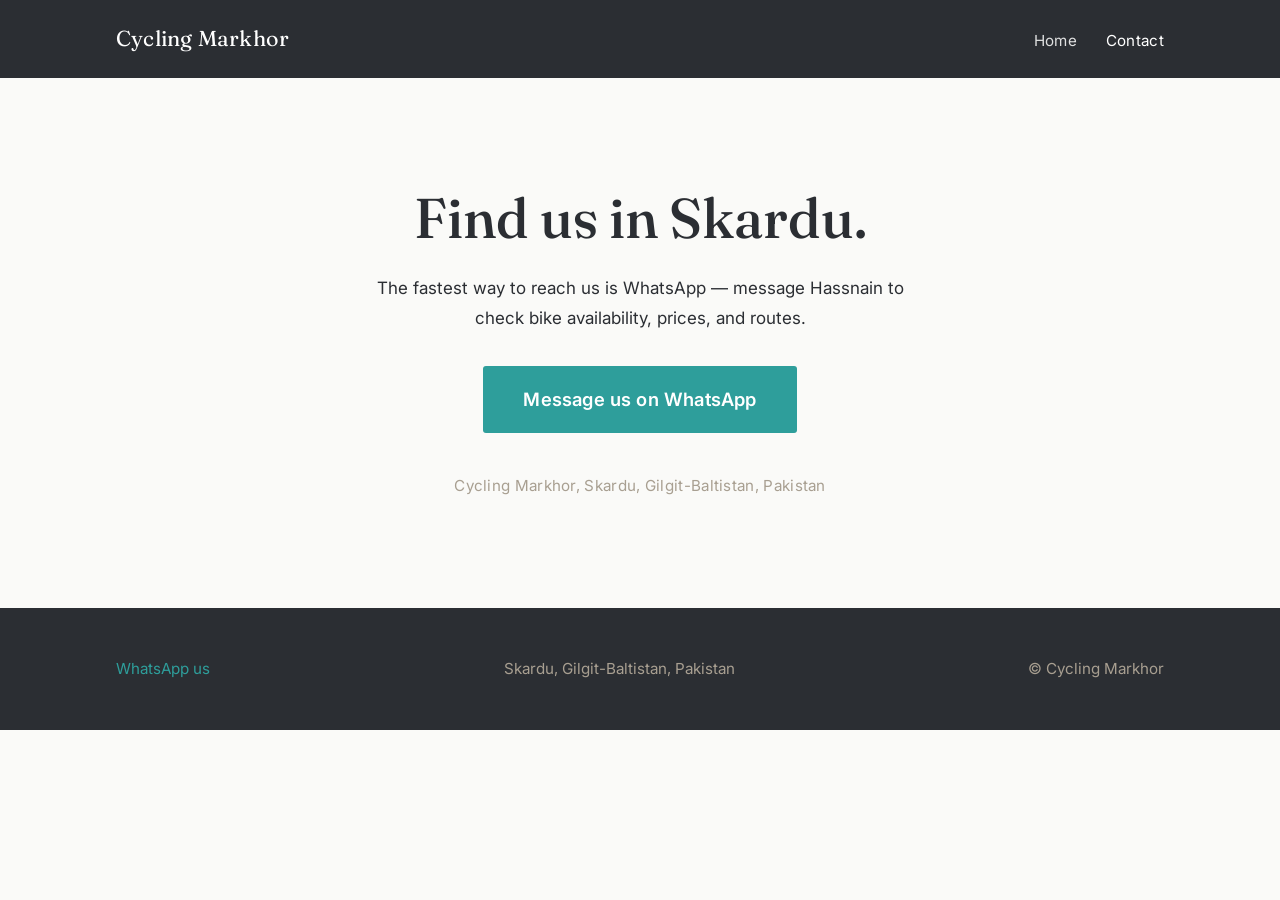
==== contact.html @ fd532445 "Build landing page and contact page Landing: hero video reel (two stacked videos, 0.5s crossfade, po" ====
<!DOCTYPE html>
<html lang="en">
<head>
  <meta charset="UTF-8">
  <meta name="viewport" content="width=device-width, initial-scale=1">
  <title>Contact — Cycling Markhor</title>
  <meta name="description" content="Find us in Skardu. Message us on WhatsApp to check bike availability, prices, and routes.">
  <link rel="preconnect" href="https://fonts.googleapis.com">
  <link rel="preconnect" href="https://fonts.gstatic.com" crossorigin>
  <link href="https://fonts.googleapis.com/css2?family=Fraunces:opsz,wght@9..144,400;9..144,500;9..144,600&family=Inter:wght@400;500;600&display=swap" rel="stylesheet">
  <link rel="stylesheet" href="css/style.css">
</head>
<body>

  <header class="site-header site-header--solid">
    <div class="wrap">
      <a class="logo" href="index.html">Cycling Markhor</a>
      <nav class="site-nav">
        <a href="index.html">Home</a>
        <a href="contact.html" aria-current="page">Contact</a>
      </nav>
    </div>
  </header>

  <main class="contact-main">
    <div class="wrap">
      <h1>Find us in Skardu.</h1>
      <p class="contact-body">The fastest way to reach us is WhatsApp — message Hassnain to check bike availability, prices, and routes.</p>
      <a class="btn btn--big" href="https://wa.me/923554437090">Message us on WhatsApp</a>
      <p class="location">Cycling Markhor, Skardu, Gilgit-Baltistan, Pakistan</p>
    </div>
  </main>

  <footer class="site-footer">
    <div class="wrap">
      <a href="https://wa.me/923554437090">WhatsApp us</a>
      <span>Skardu, Gilgit-Baltistan, Pakistan</span>
      <span>© Cycling Markhor</span>
    </div>
  </footer>

</body>
</html>
---- css/style.css ----
/* Cycling Markhor — style.css */

:root {
  --charcoal: #2B2E33;
  --stone: #A89F91;
  --snow: #FAFAF8;
  --turquoise: #2E9E9B;
  --blossom: #B8A6C9;

  --serif: "Fraunces", Georgia, serif;
  --sans: "Inter", -apple-system, BlinkMacSystemFont, "Segoe UI", sans-serif;

  --max-width: 68rem;
  --pad: 1.25rem;
}

* { margin: 0; padding: 0; box-sizing: border-box; }

html { scroll-behavior: smooth; }

body {
  font-family: var(--sans);
  font-size: 1.0625rem;
  line-height: 1.75;
  color: var(--charcoal);
  background: var(--snow);
  -webkit-font-smoothing: antialiased;
}

img, video { display: block; max-width: 100%; }

a { color: var(--turquoise); text-decoration: none; }
a:hover { color: var(--blossom); }

h1, h2, h3 {
  font-family: var(--serif);
  font-weight: 500;
  line-height: 1.15;
}

.wrap {
  max-width: var(--max-width);
  margin: 0 auto;
  padding-left: var(--pad);
  padding-right: var(--pad);
}

/* ---------- Header ---------- */

.site-header {
  position: absolute;
  top: 0;
  left: 0;
  right: 0;
  z-index: 10;
  padding: 1.25rem 0;
}

.site-header .wrap {
  display: flex;
  align-items: baseline;
  justify-content: space-between;
  gap: 1rem;
}

.logo {
  font-family: var(--serif);
  font-size: 1.35rem;
  letter-spacing: 0.01em;
  color: #fff;
}
.logo:hover { color: #fff; }

.site-nav a {
  color: rgba(255, 255, 255, 0.85);
  font-size: 0.95rem;
  margin-left: 1.5rem;
  letter-spacing: 0.02em;
}
.site-nav a:hover,
.site-nav a[aria-current="page"] { color: #fff; }

/* Solid header variant (contact page) */
.site-header--solid { position: static; background: var(--charcoal); }

/* ---------- Hero reel ---------- */

.hero {
  position: relative;
  height: 100vh;
  height: 100svh;
  min-height: 30rem;
  overflow: hidden;
  background: var(--charcoal);
  display: flex;
  align-items: flex-end;
}

.hero-poster,
.hero video {
  position: absolute;
  inset: 0;
  width: 100%;
  height: 100%;
  object-fit: cover;
}

.hero video {
  opacity: 0;
  transition: opacity 0.5s ease;
}
.hero video.is-visible { opacity: 1; }

.hero-shade {
  position: absolute;
  inset: 0;
  background:
    linear-gradient(to bottom,
      rgba(20, 22, 26, 0.42) 0%,
      rgba(20, 22, 26, 0.10) 30%,
      rgba(20, 22, 26, 0.14) 55%,
      rgba(20, 22, 26, 0.62) 100%);
}

.hero-content {
  position: relative;
  z-index: 2;
  width: 100%;
  padding-bottom: clamp(3rem, 10vh, 6rem);
  color: #fff;
}

.hero h1 {
  font-size: clamp(2.5rem, 7vw, 4.5rem);
  max-width: 14ch;
  text-wrap: balance;
}

.hero .subline {
  margin-top: 1rem;
  max-width: 34ch;
  font-size: clamp(1.05rem, 2.2vw, 1.3rem);
  line-height: 1.55;
  color: rgba(255, 255, 255, 0.92);
}

/* ---------- Buttons ---------- */

.btn {
  display: inline-block;
  margin-top: 2rem;
  padding: 0.9rem 1.75rem;
  background: var(--turquoise);
  color: #fff;
  font-weight: 600;
  font-size: 1rem;
  border-radius: 3px;
  letter-spacing: 0.01em;
  transition: background 0.2s ease, transform 0.2s ease;
}
.btn:hover {
  background: var(--blossom);
  color: #fff;
  transform: translateY(-1px);
}

.btn--big {
  font-size: 1.15rem;
  padding: 1.1rem 2.5rem;
}

/* ---------- Status strip ---------- */

.status-strip {
  background: var(--charcoal);
  color: var(--stone);
  text-align: center;
  font-size: 0.95rem;
  letter-spacing: 0.03em;
  padding: 0.9rem var(--pad);
}
.status-strip strong {
  color: #fff;
  font-weight: 600;
}

/* ---------- Sections ---------- */

.section {
  padding: clamp(4rem, 10vw, 7rem) 0;
}

.section h2 {
  font-size: clamp(1.9rem, 4.5vw, 2.75rem);
  margin-bottom: 1.75rem;
}

.section h2 .accent { color: var(--turquoise); }

.section p + p { margin-top: 1.25rem; }

.kicker {
  display: block;
  font-family: var(--sans);
  font-size: 0.8rem;
  font-weight: 600;
  letter-spacing: 0.18em;
  text-transform: uppercase;
  color: var(--stone);
  margin-bottom: 0.9rem;
}

/* Story: text beside photo on wide screens */

.story-grid {
  display: grid;
  gap: 2.5rem;
  align-items: center;
}

.story-grid img {
  width: 100%;
  border-radius: 4px;
}

@media (min-width: 48rem) {
  .story-grid {
    grid-template-columns: 1.15fr 0.85fr;
    gap: 4rem;
  }
}

/* Seasons */

.section--seasons {
  background: #fff;
}

.section--seasons .lede {
  max-width: 42rem;
}

.seasons-grid {
  display: grid;
  grid-template-columns: repeat(2, 1fr);
  gap: 0.9rem;
  margin-top: 2.75rem;
}

.seasons-grid img {
  width: 100%;
  aspect-ratio: 3 / 4;
  object-fit: cover;
  border-radius: 4px;
}

@media (min-width: 48rem) {
  .seasons-grid { grid-template-columns: repeat(4, 1fr); }
}

/* Moments */

.moments-grid {
  display: grid;
  grid-template-columns: repeat(2, 1fr);
  gap: 0.9rem;
}

.moments-grid img {
  width: 100%;
  aspect-ratio: 4 / 5;
  object-fit: cover;
  border-radius: 4px;
}

@media (min-width: 48rem) {
  .moments-grid { grid-template-columns: repeat(3, 1fr); }
}

@media (max-width: 26rem) {
  .moments-grid { grid-template-columns: 1fr; }
  .moments-grid img { aspect-ratio: 4 / 3; }
}

/* ---------- Contact page ---------- */

.contact-main {
  padding: clamp(4rem, 12vh, 8rem) 0;
  text-align: center;
}

.contact-main h1 {
  font-size: clamp(2.25rem, 6vw, 3.5rem);
}

.contact-main .contact-body {
  max-width: 34rem;
  margin: 1.5rem auto 0;
}

.contact-main .location {
  margin-top: 2.5rem;
  color: var(--stone);
  font-size: 0.95rem;
  letter-spacing: 0.02em;
}

/* ---------- Footer ---------- */

.site-footer {
  background: var(--charcoal);
  color: var(--stone);
  padding: 3rem 0;
  font-size: 0.95rem;
}

.site-footer .wrap {
  display: flex;
  flex-direction: column;
  gap: 0.75rem;
  align-items: center;
  text-align: center;
}

.site-footer a { color: var(--turquoise); }
.site-footer a:hover { color: var(--blossom); }

@media (min-width: 48rem) {
  .site-footer .wrap {
    flex-direction: row;
    justify-content: space-between;
  }
}
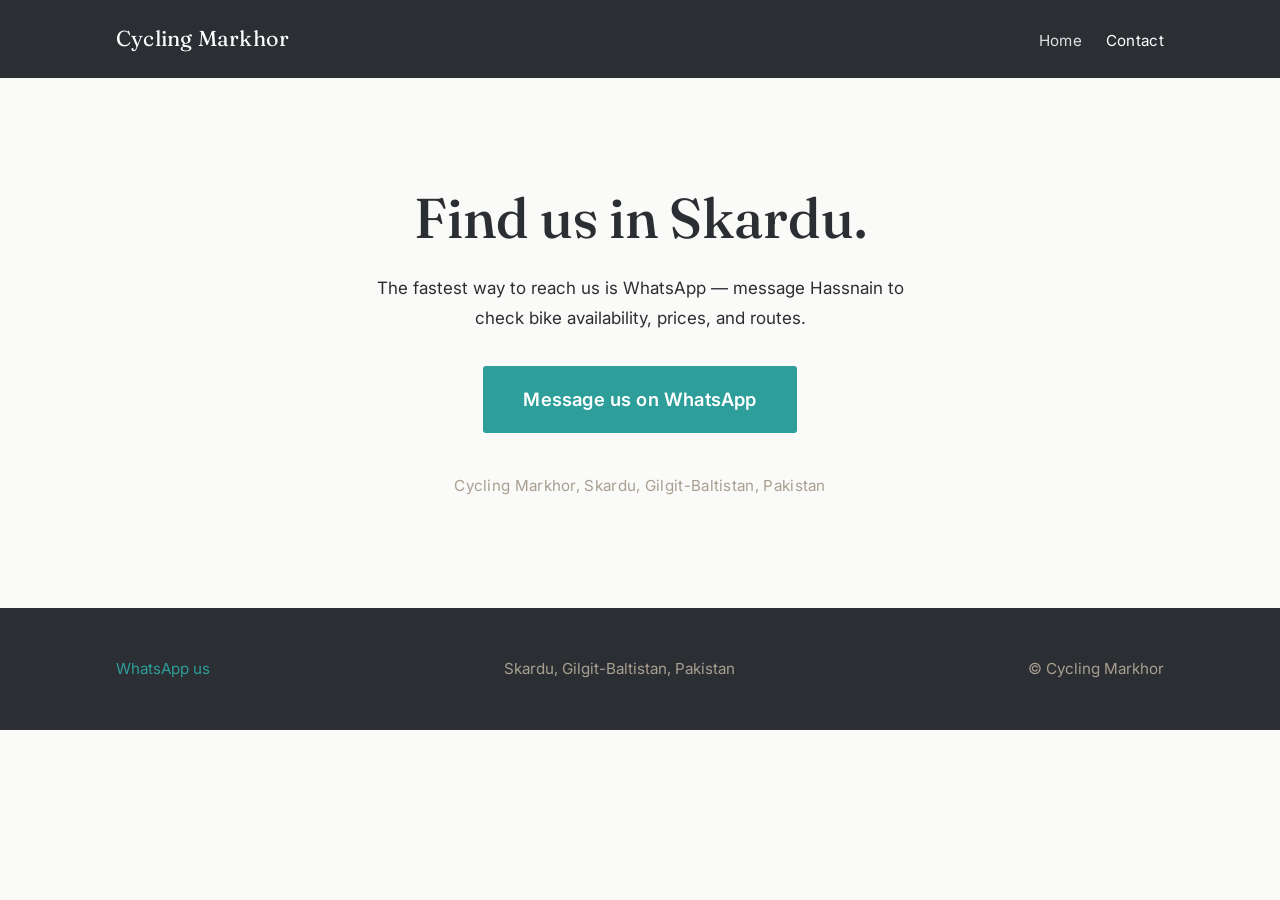
==== commit 1367194e: "Fix image aspect ratios, add section anchors, nav flex gap, favicon img { height: auto } so width/he" ====
--- a/contact.html
+++ b/contact.html
@@ -8,6 +8,7 @@
   <link rel="preconnect" href="https://fonts.googleapis.com">
   <link rel="preconnect" href="https://fonts.gstatic.com" crossorigin>
   <link href="https://fonts.googleapis.com/css2?family=Fraunces:opsz,wght@9..144,400;9..144,500;9..144,600&family=Inter:wght@400;500;600&display=swap" rel="stylesheet">
+  <link rel="icon" href="data:image/svg+xml,<svg xmlns=%22http://www.w3.org/2000/svg%22 viewBox=%220 0 100 100%22><text y=%22.9em%22 font-size=%2290%22>🚵</text></svg>">
   <link rel="stylesheet" href="css/style.css">
 </head>
 <body>
--- a/css/style.css
+++ b/css/style.css
@@ -28,6 +28,7 @@
 }
 
 img, video { display: block; max-width: 100%; }
+img { height: auto; }
 
 a { color: var(--turquoise); text-decoration: none; }
 a:hover { color: var(--blossom); }
@@ -71,10 +72,15 @@
 }
 .logo:hover { color: #fff; }
 
+.site-nav {
+  display: flex;
+  gap: 1.5rem;
+  flex-shrink: 0;
+}
+
 .site-nav a {
   color: rgba(255, 255, 255, 0.85);
   font-size: 0.95rem;
-  margin-left: 1.5rem;
   letter-spacing: 0.02em;
 }
 .site-nav a:hover,
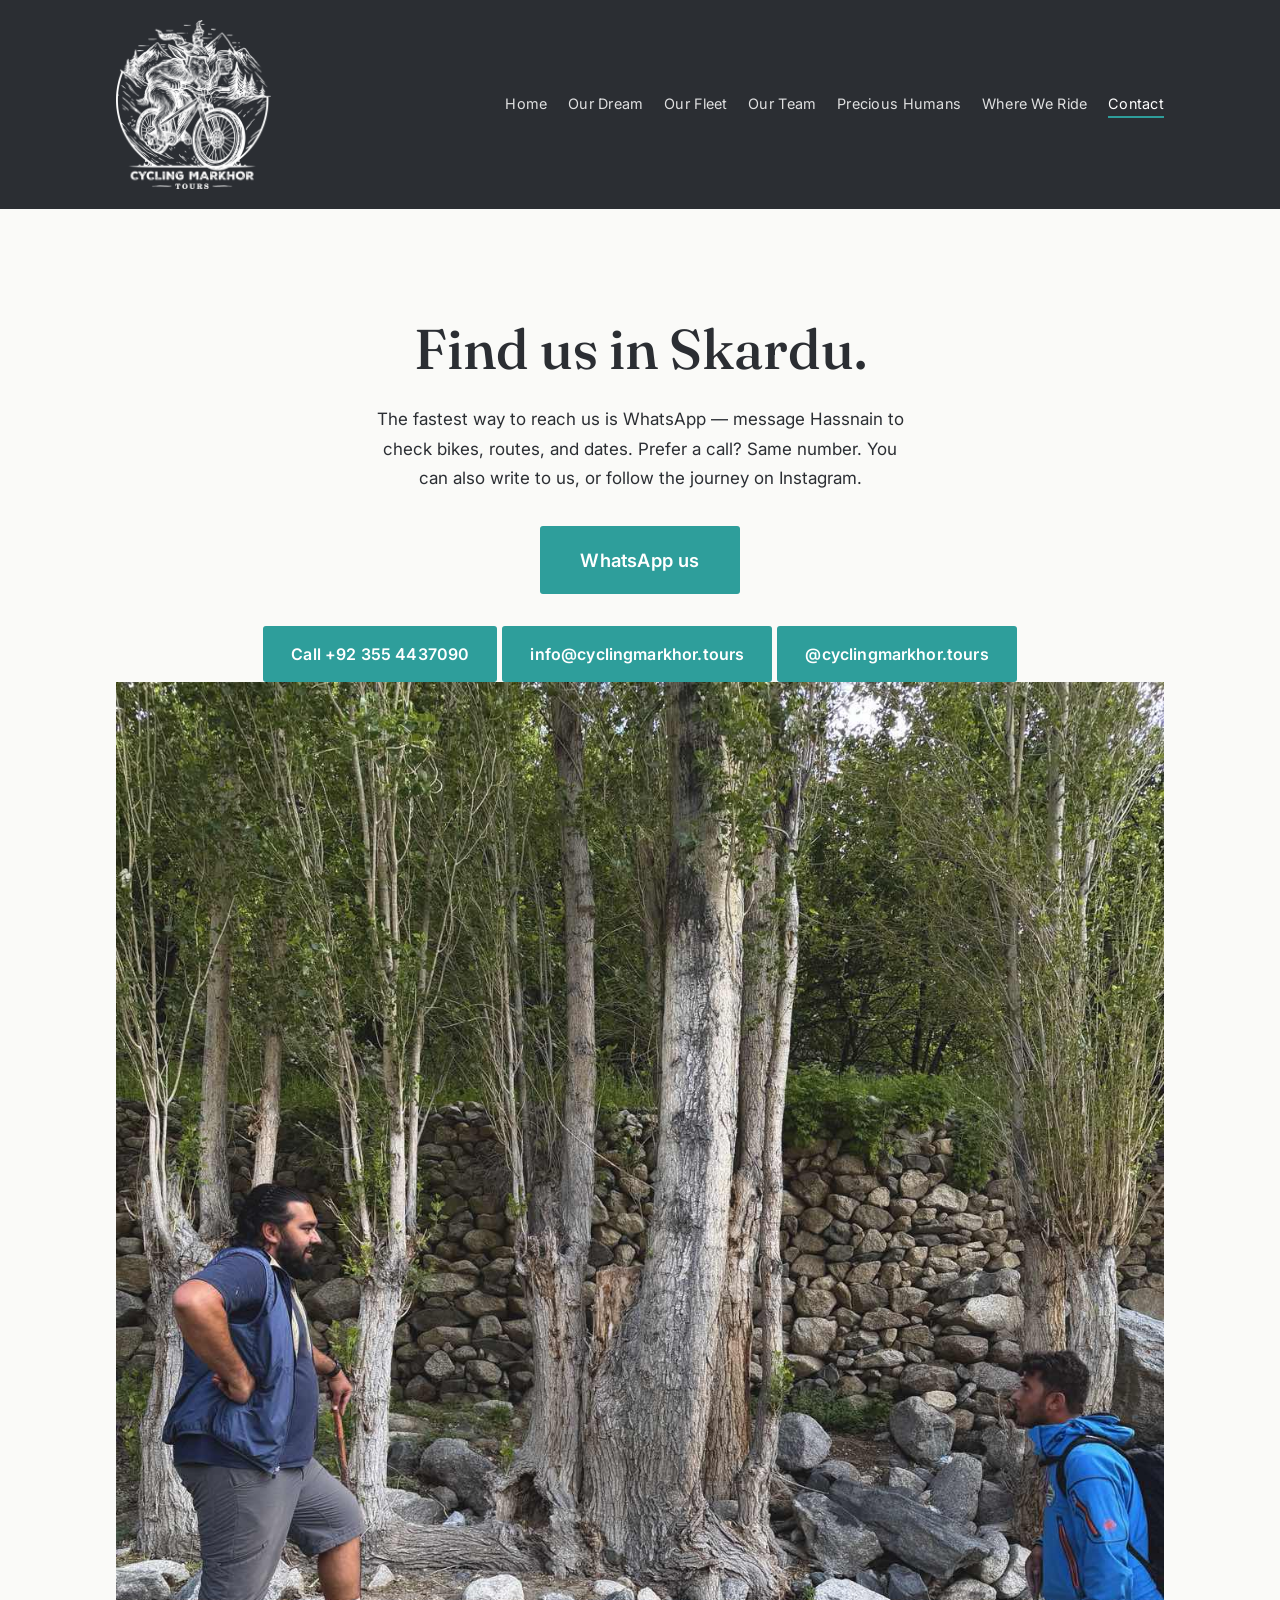
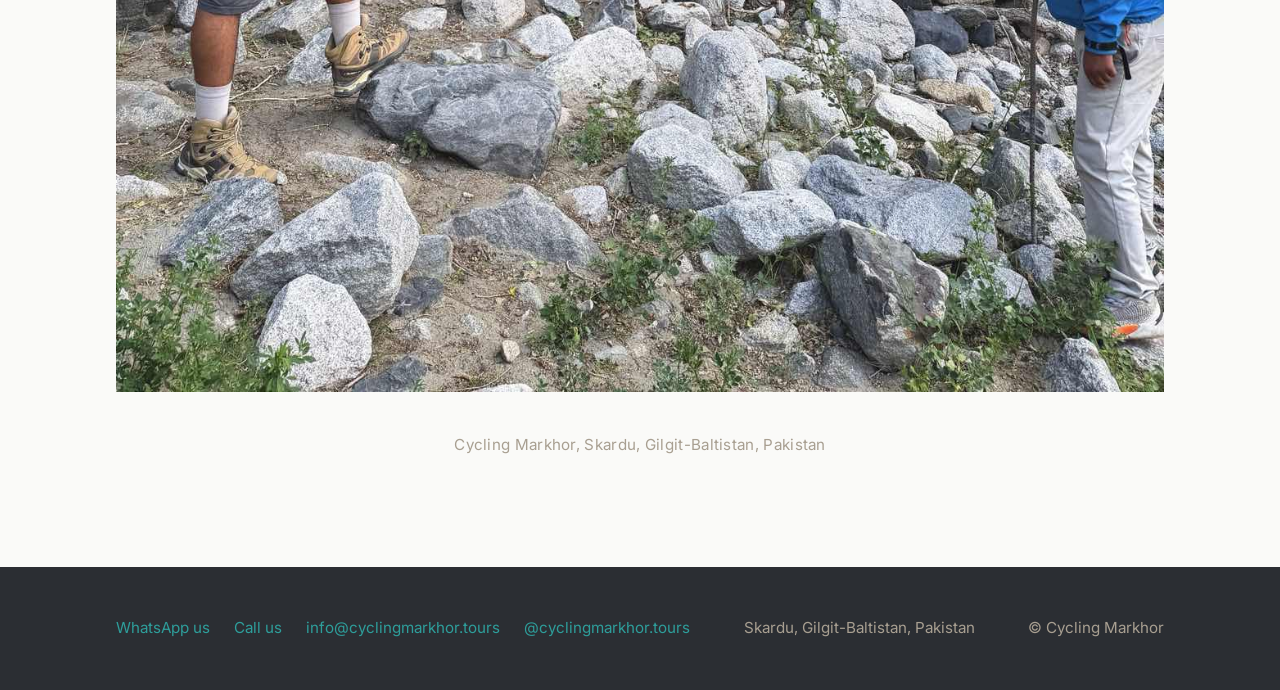
==== commit f1f0af66: "Brand swap to TOURS logo, reel transition v2, drop shaky broq timelapses - assets/brand rebuilt from" ====
--- a/contact.html
+++ b/contact.html
@@ -4,20 +4,30 @@
   <meta charset="UTF-8">
   <meta name="viewport" content="width=device-width, initial-scale=1">
   <title>Contact — Cycling Markhor</title>
-  <meta name="description" content="Find us in Skardu. Message us on WhatsApp to check bike availability, prices, and routes.">
+  <meta name="description" content="WhatsApp, call, email or Instagram — find Cycling Markhor in Skardu, Gilgit-Baltistan.">
+  <meta property="og:title" content="Contact — Cycling Markhor">
+  <meta property="og:description" content="WhatsApp, call, email or Instagram — find Cycling Markhor in Skardu, Gilgit-Baltistan.">
+  <meta property="og:image" content="https://cyclingmarkhor.com/assets/img/nauman-and-hassnain-3.jpg">
   <link rel="preconnect" href="https://fonts.googleapis.com">
   <link rel="preconnect" href="https://fonts.gstatic.com" crossorigin>
   <link href="https://fonts.googleapis.com/css2?family=Fraunces:opsz,wght@9..144,400;9..144,500;9..144,600&family=Inter:wght@400;500;600&display=swap" rel="stylesheet">
-  <link rel="icon" href="data:image/svg+xml,<svg xmlns=%22http://www.w3.org/2000/svg%22 viewBox=%220 0 100 100%22><text y=%22.9em%22 font-size=%2290%22>🚵</text></svg>">
+  <link rel="icon" type="image/png" href="assets/brand/favicon.png">
+  <link rel="apple-touch-icon" href="assets/brand/apple-touch-icon.png">
   <link rel="stylesheet" href="css/style.css">
 </head>
 <body>
 
   <header class="site-header site-header--solid">
     <div class="wrap">
-      <a class="logo" href="index.html">Cycling Markhor</a>
+      <a class="logo" href="index.html"><img src="assets/brand/logo-light.png" alt="Cycling Markhor" width="320" height="348"></a>
+      <button class="nav-toggle" aria-label="Menu" aria-expanded="false"><span></span><span></span><span></span></button>
       <nav class="site-nav">
         <a href="index.html">Home</a>
+        <a href="our-dream.html">Our Dream</a>
+        <a href="our-fleet.html">Our Fleet</a>
+        <a href="our-team.html">Our Team</a>
+        <a href="our-precious-humans.html">Precious Humans</a>
+        <a href="where-we-ride.html">Where We Ride</a>
         <a href="contact.html" aria-current="page">Contact</a>
       </nav>
     </div>
@@ -26,19 +36,35 @@
   <main class="contact-main">
     <div class="wrap">
       <h1>Find us in Skardu.</h1>
-      <p class="contact-body">The fastest way to reach us is WhatsApp — message Hassnain to check bike availability, prices, and routes.</p>
-      <a class="btn btn--big" href="https://wa.me/923554437090">Message us on WhatsApp</a>
+      <p class="contact-body">The fastest way to reach us is WhatsApp — message Hassnain to check bikes, routes, and dates. Prefer a call? Same number. You can also write to us, or follow the journey on Instagram.</p>
+      <div class="contact-actions">
+        <a class="btn btn--big" href="https://wa.me/923554437090">WhatsApp us</a>
+        <div class="contact-actions-row">
+          <a class="btn btn--ghost" href="tel:+923554437090">Call +92 355 4437090</a>
+          <a class="btn btn--ghost" href="mailto:info@cyclingmarkhor.tours">info@cyclingmarkhor.tours</a>
+          <a class="btn btn--ghost" href="https://instagram.com/cyclingmarkhor.tours">@cyclingmarkhor.tours</a>
+        </div>
+      </div>
+      <figure class="contact-strip">
+        <img src="assets/img/nauman-and-hassnain-3.jpg" alt="The two founders together in Skardu" loading="lazy" width="1280" height="1600">
+      </figure>
       <p class="location">Cycling Markhor, Skardu, Gilgit-Baltistan, Pakistan</p>
     </div>
   </main>
 
   <footer class="site-footer">
     <div class="wrap">
-      <a href="https://wa.me/923554437090">WhatsApp us</a>
+      <div class="footer-links">
+        <a href="https://wa.me/923554437090">WhatsApp us</a>
+        <a href="tel:+923554437090">Call us</a>
+        <a href="mailto:info@cyclingmarkhor.tours">info@cyclingmarkhor.tours</a>
+        <a href="https://instagram.com/cyclingmarkhor.tours">@cyclingmarkhor.tours</a>
+      </div>
       <span>Skardu, Gilgit-Baltistan, Pakistan</span>
       <span>© Cycling Markhor</span>
     </div>
   </footer>
 
+  <script src="js/site.js"></script>
 </body>
 </html>
--- a/css/style.css
+++ b/css/style.css
@@ -59,35 +59,88 @@
 
 .site-header .wrap {
   display: flex;
-  align-items: baseline;
+  align-items: center;
   justify-content: space-between;
   gap: 1rem;
 }
 
-.logo {
-  font-family: var(--serif);
-  font-size: 1.35rem;
-  letter-spacing: 0.01em;
-  color: #fff;
-}
-.logo:hover { color: #fff; }
+.logo { display: block; flex-shrink: 0; }
+.logo img {
+  width: clamp(120px, 14vw, 155px);
+  height: auto;
+  display: block;
+}
 
 .site-nav {
   display: flex;
-  gap: 1.5rem;
+  gap: clamp(0.85rem, 1.6vw, 1.4rem);
   flex-shrink: 0;
+  flex-wrap: wrap;
+  justify-content: flex-end;
 }
 
 .site-nav a {
   color: rgba(255, 255, 255, 0.85);
-  font-size: 0.95rem;
+  font-size: 0.9rem;
   letter-spacing: 0.02em;
 }
 .site-nav a:hover,
 .site-nav a[aria-current="page"] { color: #fff; }
-
-/* Solid header variant (contact page) */
+.site-nav a[aria-current="page"] { border-bottom: 2px solid var(--turquoise); }
+
+/* Solid header variant (contact page etc.) */
 .site-header--solid { position: static; background: var(--charcoal); }
+
+/* Hamburger — shown under 52rem, sits above the fullscreen nav panel */
+.nav-toggle {
+  display: none;
+  position: relative;
+  z-index: 30;
+  width: 2.75rem;
+  height: 2.75rem;
+  border: 0;
+  background: none;
+  cursor: pointer;
+  flex-shrink: 0;
+}
+.nav-toggle span {
+  display: block;
+  width: 1.5rem;
+  height: 2px;
+  margin: 5px auto;
+  background: #fff;
+  border-radius: 1px;
+  transition: transform 0.25s ease, opacity 0.25s ease;
+}
+.nav-open .nav-toggle span:nth-child(1) { transform: translateY(7px) rotate(45deg); }
+.nav-open .nav-toggle span:nth-child(2) { opacity: 0; }
+.nav-open .nav-toggle span:nth-child(3) { transform: translateY(-7px) rotate(-45deg); }
+
+@media (max-width: 52rem) {
+  .nav-toggle { display: block; }
+
+  .site-nav {
+    position: fixed;
+    inset: 0;
+    z-index: 20;
+    flex-direction: column;
+    align-items: center;
+    justify-content: center;
+    gap: 1.75rem;
+    background: rgba(43, 46, 51, 0.98);
+    opacity: 0;
+    visibility: hidden;
+    transition: opacity 0.25s ease, visibility 0.25s ease;
+  }
+  .nav-open .site-nav { opacity: 1; visibility: visible; }
+
+  .site-nav a {
+    font-family: var(--serif);
+    font-size: 1.5rem;
+    color: #fff;
+  }
+  .nav-open { overflow: hidden; }
+}
 
 /* ---------- Hero reel ---------- */
 
@@ -113,7 +166,9 @@
 
 .hero video {
   opacity: 0;
-  transition: opacity 0.5s ease;
+  transition: opacity 0.6s ease;
+  will-change: opacity;
+  transform: translateZ(0);
 }
 .hero video.is-visible { opacity: 1; }
 
@@ -323,17 +378,231 @@
 .site-footer .wrap {
   display: flex;
   flex-direction: column;
-  gap: 0.75rem;
+  gap: 0.9rem;
   align-items: center;
   text-align: center;
 }
 
+.footer-links {
+  display: flex;
+  flex-wrap: wrap;
+  justify-content: center;
+  gap: 0.5rem 1.5rem;
+}
+
 .site-footer a { color: var(--turquoise); }
 .site-footer a:hover { color: var(--blossom); }
 
-@media (min-width: 48rem) {
+@media (min-width: 64rem) {
   .site-footer .wrap {
     flex-direction: row;
     justify-content: space-between;
   }
 }
+
+/* ---------- Explore cards (home) ---------- */
+
+.explore-grid {
+  display: grid;
+  grid-template-columns: 1fr;
+  gap: 0.9rem;
+}
+
+.explore-card {
+  position: relative;
+  display: block;
+  border-radius: 4px;
+  overflow: hidden;
+  aspect-ratio: 4 / 3;
+  background: var(--charcoal);
+}
+
+.explore-card img {
+  position: absolute;
+  inset: 0;
+  width: 100%;
+  height: 100%;
+  object-fit: cover;
+  transition: transform 0.4s ease;
+}
+.explore-card:hover img { transform: scale(1.04); }
+
+.explore-card::after {
+  content: "";
+  position: absolute;
+  inset: 0;
+  background: linear-gradient(to bottom,
+    rgba(20, 22, 26, 0) 35%,
+    rgba(20, 22, 26, 0.72) 100%);
+}
+
+.explore-card-text {
+  position: absolute;
+  z-index: 1;
+  left: 0;
+  right: 0;
+  bottom: 0;
+  padding: 1.25rem;
+  color: #fff;
+}
+
+.explore-card h3 {
+  font-size: 1.35rem;
+  color: #fff;
+}
+
+.explore-card p {
+  margin-top: 0.35rem;
+  font-size: 0.9rem;
+  line-height: 1.5;
+  color: rgba(255, 255, 255, 0.88);
+}
+
+/* Contact door-card: flat turquoise, no photo */
+.explore-card--contact {
+  background: var(--turquoise);
+  display: flex;
+  align-items: center;
+  justify-content: center;
+}
+.explore-card--contact::after { display: none; }
+.explore-card--contact .explore-card-text {
+  position: static;
+  text-align: center;
+  padding: 2rem;
+}
+.explore-card--contact p { font-size: 1.05rem; }
+.explore-card--contact:hover { background: #278b88; }
+
+@media (min-width: 40rem) {
+  .explore-grid { grid-template-columns: repeat(2, 1fr); }
+  .explore-card { aspect-ratio: 4 / 3.2; }
+}
+@media (min-width: 62rem) {
+  .explore-grid { grid-template-columns: repeat(3, 1fr); }
+}
+
+/* ---------- Ambient palindrome loop ---------- */
+
+.ambient {
+  position: relative;
+  overflow: hidden;
+  background: var(--charcoal);
+  aspect-ratio: 16 / 9;
+}
+
+.ambient .ambient-poster,
+.ambient video {
+  position: absolute;
+  inset: 0;
+  width: 100%;
+  height: 100%;
+  object-fit: cover;
+}
+
+.ambient video {
+  opacity: 0;
+  transition: opacity 0.6s ease;
+  will-change: opacity;
+  transform: translateZ(0);
+}
+.ambient video.is-visible { opacity: 1; }
+
+/* ---------- Video card (poster + tap/hover to play) ---------- */
+
+.video-card {
+  position: relative;
+  overflow: hidden;
+  border-radius: 4px;
+  cursor: pointer;
+  background: var(--charcoal);
+}
+
+.video-card img,
+.video-card video {
+  position: absolute;
+  inset: 0;
+  width: 100%;
+  height: 100%;
+  object-fit: cover;
+}
+.video-card { aspect-ratio: 16 / 9; }
+.video-card img { position: absolute; }
+
+.video-card video {
+  opacity: 0;
+  transition: opacity 0.35s ease;
+}
+.video-card.is-playing video { opacity: 1; }
+
+.video-card .play-badge {
+  position: absolute;
+  z-index: 1;
+  left: 50%;
+  top: 50%;
+  transform: translate(-50%, -50%);
+  width: 3.25rem;
+  height: 3.25rem;
+  border-radius: 50%;
+  background: rgba(20, 22, 26, 0.55);
+  color: #fff;
+  display: flex;
+  align-items: center;
+  justify-content: center;
+  font-size: 1.1rem;
+  transition: opacity 0.3s ease;
+  pointer-events: none;
+}
+.video-card .play-badge::before {
+  content: "";
+  display: block;
+  margin-left: 4px;
+  border-style: solid;
+  border-width: 9px 0 9px 15px;
+  border-color: transparent transparent transparent #fff;
+}
+.video-card.is-playing .play-badge { opacity: 0; }
+
+.video-card figcaption {
+  position: absolute;
+  z-index: 1;
+  left: 0;
+  right: 0;
+  bottom: 0;
+  padding: 0.75rem 1rem;
+  font-size: 0.85rem;
+  color: #fff;
+  background: linear-gradient(to bottom, rgba(20,22,26,0), rgba(20,22,26,0.6));
+}
+
+/* ---------- Vertical reel strip (phone-frame cards) ---------- */
+
+.phone-strip {
+  display: flex;
+  gap: 1rem;
+  overflow-x: auto;
+  padding: 0.5rem 0.25rem 1rem;
+  scroll-snap-type: x mandatory;
+  -webkit-overflow-scrolling: touch;
+}
+
+.phone-card {
+  flex: 0 0 clamp(200px, 58vw, 250px);
+  scroll-snap-align: center;
+  position: relative;
+  aspect-ratio: 9 / 16;
+  border-radius: 22px;
+  overflow: hidden;
+  border: 5px solid var(--charcoal);
+  background: var(--charcoal);
+  box-shadow: 0 10px 30px rgba(43, 46, 51, 0.18);
+}
+
+.phone-card video,
+.phone-card img {
+  position: absolute;
+  inset: 0;
+  width: 100%;
+  height: 100%;
+  object-fit: cover;
+}
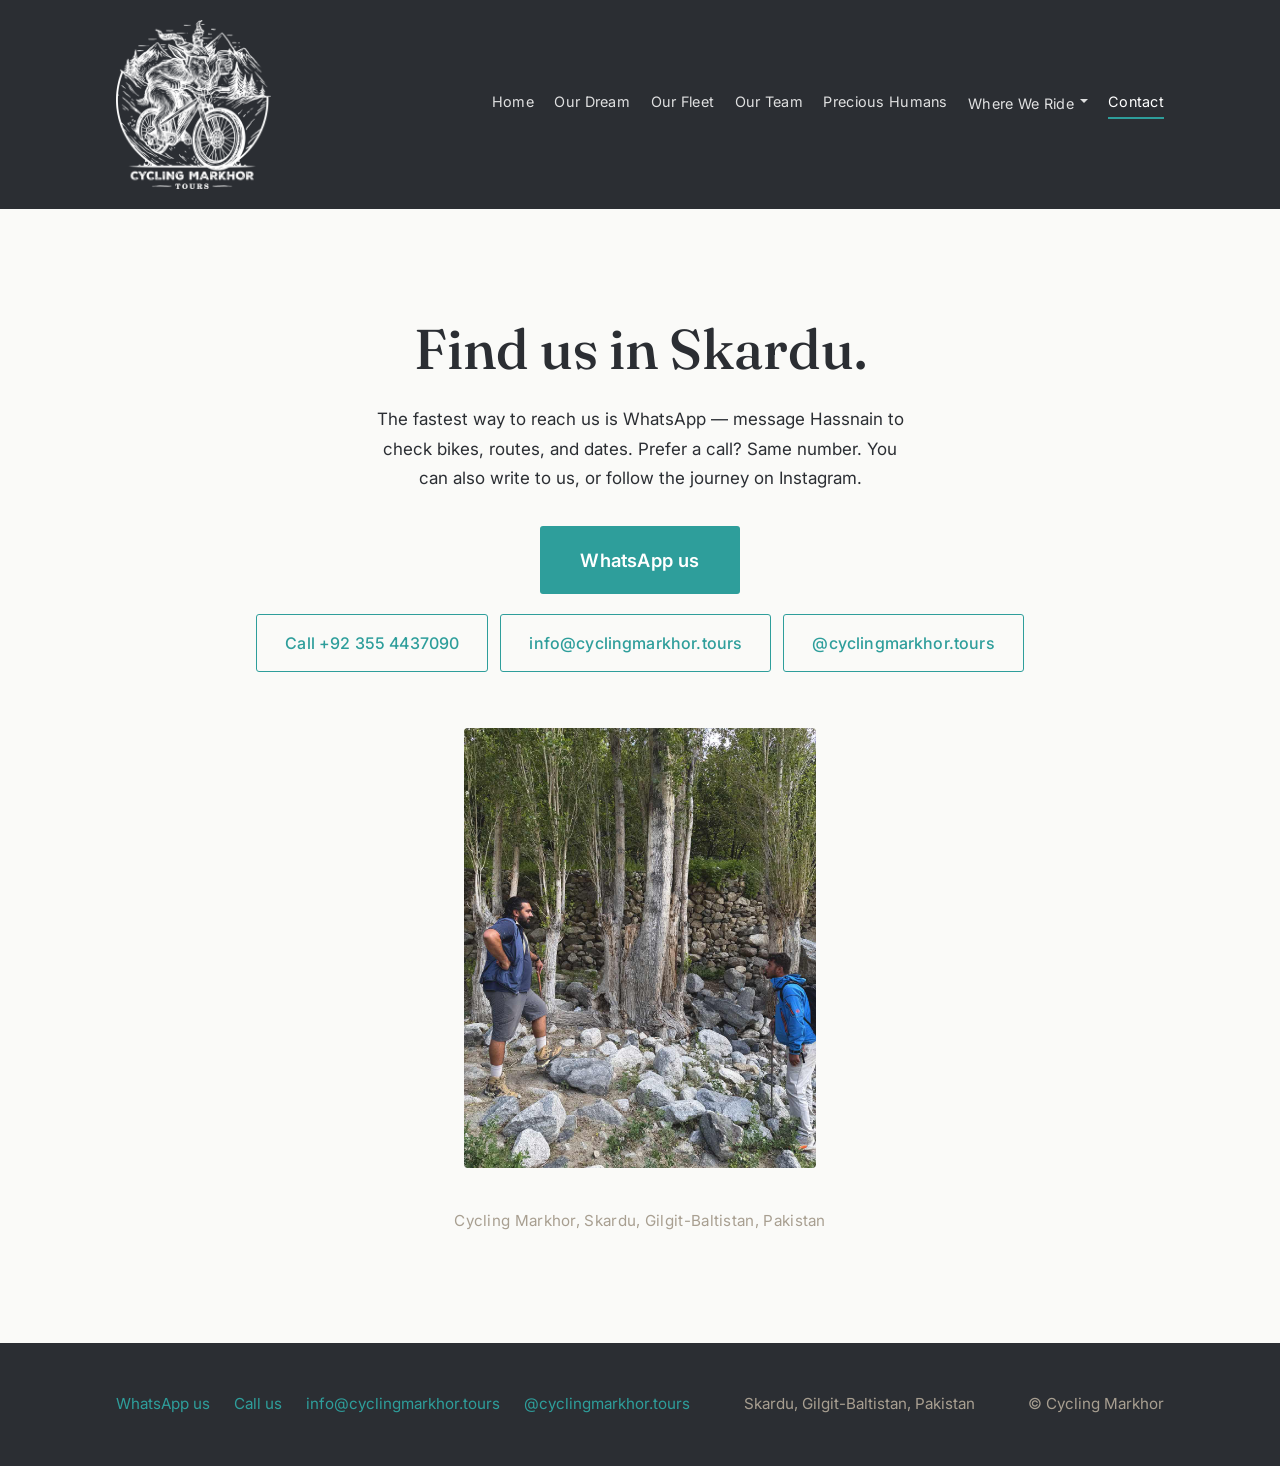
==== commit 71304239: "Rides: nav dropdown site-wide + Where We Ride hub — action reel + 5 valley cards Co-Authored-By: Cla" ====
--- a/contact.html
+++ b/contact.html
@@ -27,7 +27,17 @@
         <a href="our-fleet.html">Our Fleet</a>
         <a href="our-team.html">Our Team</a>
         <a href="our-precious-humans.html">Precious Humans</a>
-        <a href="where-we-ride.html">Where We Ride</a>
+        <div class="nav-item">
+          <a href="where-we-ride.html">Where We Ride</a>
+          <div class="nav-dropdown">
+            <a href="where-we-ride.html">All rides</a>
+            <a href="rides/kharmang-valley.html">Kharmang Valley</a>
+            <a href="rides/shigar-valley.html">Shigar Valley</a>
+            <a href="rides/upper-kachura.html">Upper Kachura</a>
+            <a href="rides/ghundus-valley.html">Ghundus Valley</a>
+            <a href="rides/hussainabad-broq.html">Hussainabad's Broq</a>
+          </div>
+        </div>
         <a href="contact.html" aria-current="page">Contact</a>
       </nav>
     </div>
--- a/css/style.css
+++ b/css/style.css
@@ -87,6 +87,42 @@
 .site-nav a:hover,
 .site-nav a[aria-current="page"] { color: #fff; }
 .site-nav a[aria-current="page"] { border-bottom: 2px solid var(--turquoise); }
+
+/* Rides dropdown — hover/focus opens on desktop; inside the mobile panel
+   it renders as a nested, always-visible list */
+.nav-item { position: relative; }
+.nav-item > a::after {
+  content: "";
+  display: inline-block;
+  margin-left: 0.35rem;
+  vertical-align: 0.15em;
+  border: 4px solid transparent;
+  border-top-color: currentColor;
+}
+.nav-dropdown {
+  position: absolute;
+  top: 100%;
+  left: 50%;
+  transform: translateX(-50%);
+  z-index: 40;
+  min-width: 12.5rem;
+  padding: 0.5rem 0;
+  background: rgba(43, 46, 51, 0.97);
+  border-radius: 0 0 4px 4px;
+  display: flex;
+  flex-direction: column;
+  opacity: 0;
+  visibility: hidden;
+  transition: opacity 0.2s ease, visibility 0.2s ease;
+}
+.nav-item:hover .nav-dropdown,
+.nav-item:focus-within .nav-dropdown { opacity: 1; visibility: visible; }
+.nav-dropdown a {
+  padding: 0.5rem 1.15rem;
+  font-size: 0.875rem;
+  white-space: nowrap;
+}
+.nav-dropdown a:hover { background: rgba(255, 255, 255, 0.06); }
 
 /* Solid header variant (contact page etc.) */
 .site-header--solid { position: static; background: var(--charcoal); }
@@ -140,6 +176,40 @@
     color: #fff;
   }
   .nav-open { overflow: hidden; }
+
+  /* Nested rides list inside the panel — one scrollable column (the
+     taller menu would otherwise wrap into a second column) */
+  .site-nav {
+    flex-wrap: nowrap;
+    justify-content: flex-start;
+    padding: 4.5rem 0 2.5rem;
+    overflow-y: auto;
+  }
+  .site-nav .nav-item {
+    position: static;
+    display: flex;
+    flex-direction: column;
+    align-items: center;
+  }
+  .nav-item > a::after { display: none; }
+  .nav-dropdown {
+    position: static;
+    transform: none;
+    opacity: 1;
+    visibility: visible;
+    background: none;
+    min-width: 0;
+    padding: 0.65rem 0 0;
+    gap: 0.55rem;
+    align-items: center;
+  }
+  .site-nav .nav-dropdown a {
+    font-family: var(--sans);
+    font-size: 1rem;
+    color: rgba(255, 255, 255, 0.75);
+    padding: 0;
+  }
+  .site-nav .nav-dropdown a:hover { background: none; color: #fff; }
 }
 
 /* ---------- Hero reel ---------- */
@@ -301,22 +371,135 @@
   max-width: 42rem;
 }
 
-.seasons-grid {
-  display: grid;
-  grid-template-columns: repeat(2, 1fr);
+/* The place: even 3-column collage — one 4:5 vertical + one 16:9
+   horizontal per column, so with equal gaps all columns end dead level */
+
+.collage {
+  display: grid;
+  grid-template-columns: 1fr;
   gap: 0.9rem;
   margin-top: 2.75rem;
 }
-
-.seasons-grid img {
-  width: 100%;
-  aspect-ratio: 3 / 4;
-  object-fit: cover;
-  border-radius: 4px;
-}
-
+.collage-col {
+  display: grid;
+  gap: 0.9rem;
+  align-content: start;
+}
+.collage img {
+  display: block;
+  width: 100%;
+  object-fit: cover;
+  border-radius: 4px;
+}
+.collage img.tall { aspect-ratio: 4 / 5; }
+.collage img.wide { aspect-ratio: 16 / 9; }
+@media (min-width: 62rem) {
+  .collage { grid-template-columns: repeat(3, 1fr); }
+}
+
+/* Moments: full-width Ken Burns slideshow */
+
+.slideshow {
+  position: relative;
+  overflow: hidden;
+  height: 60vh;
+  background: var(--charcoal);
+  margin-top: 2.75rem;
+}
 @media (min-width: 48rem) {
-  .seasons-grid { grid-template-columns: repeat(4, 1fr); }
+  .slideshow { height: 75vh; }
+}
+
+/* Each slide is two layers: a blurred, darkened cover copy filling the
+   stage + the full photo contained on top, so nothing is ever cropped out. */
+.slideshow .slide {
+  position: absolute;
+  inset: 0;
+  opacity: 0;
+  transition: opacity 0.8s ease;
+  will-change: opacity;
+}
+.slideshow .slide.is-visible { opacity: 1; }
+
+.slide-bg,
+.slide-fg {
+  position: absolute;
+  inset: 0;
+  width: 100%;
+  height: 100%;
+}
+.slide-bg {
+  object-fit: cover;
+  filter: blur(22px) brightness(0.5);
+  transform: scale(1.12);   /* hide the blur's soft edges */
+}
+.slide-fg {
+  object-fit: contain;
+  will-change: transform;
+}
+
+@keyframes kb-a {
+  from { transform: scale(1); }
+  to   { transform: scale(1.045) translate(-0.6%, 0.4%); }
+}
+@keyframes kb-b {
+  from { transform: scale(1.045) translate(0.6%, -0.4%); }
+  to   { transform: scale(1); }
+}
+.slideshow .slide.kb-a .slide-fg { animation: kb-a 6s linear forwards; }
+.slideshow .slide.kb-b .slide-fg { animation: kb-b 6s linear forwards; }
+
+@media (prefers-reduced-motion: reduce) {
+  .slideshow .slide-fg,
+  .slideshow .slide { animation: none !important; transition: none; }
+}
+
+.slide-dots {
+  position: absolute;
+  z-index: 2;
+  left: 0;
+  right: 0;
+  bottom: 1rem;
+  display: flex;
+  justify-content: center;
+  gap: 0.55rem;
+}
+.slide-dots button {
+  width: 8px;
+  height: 8px;
+  padding: 0;
+  border: 0;
+  border-radius: 50%;
+  background: rgba(255, 255, 255, 0.45);
+  cursor: pointer;
+  transition: background 0.3s ease, transform 0.3s ease;
+}
+.slide-dots button.is-active {
+  background: #fff;
+  transform: scale(1.25);
+}
+
+/* Compact slideshow — constrained width, for small photo sets (Prado) */
+.slideshow--compact {
+  max-width: 46rem;
+  margin: 2.5rem auto 0;
+  height: 45vh;
+  border-radius: 4px;
+}
+@media (min-width: 48rem) {
+  .slideshow--compact { height: 55vh; }
+}
+
+/* Optional slideshow caption line (kids slideshow) — fixed height so the
+   stage doesn't jump when a slide has no caption */
+.slide-caption {
+  margin: 0.75rem auto 0;
+  max-width: 44rem;
+  min-height: 1.3em;
+  text-align: center;
+  font-size: 0.85rem;
+  line-height: 1.5;
+  color: var(--stone);
 }
 
 /* Moments */
@@ -343,6 +526,19 @@
   .moments-grid img { aspect-ratio: 4 / 3; }
 }
 
+/* Photo-only mosaic variant (Team): every tile at its native aspect —
+   portraits are 4:5, the one landscape closes the grid full-width at 16:9.
+   In the two-column band the first portrait leads full-width so the nine
+   portraits still pack into even rows. */
+.moments-grid.moments-grid--natural img { aspect-ratio: 4 / 5; }
+.moments-grid.moments-grid--natural img.mosaic-wide {
+  grid-column: 1 / -1;
+  aspect-ratio: 16 / 9;
+}
+@media (min-width: 26rem) and (max-width: 47.99rem) {
+  .moments-grid--natural img:first-child { grid-column: 1 / -1; }
+}
+
 /* ---------- Contact page ---------- */
 
 .contact-main {
@@ -357,6 +553,43 @@
 .contact-main .contact-body {
   max-width: 34rem;
   margin: 1.5rem auto 0;
+}
+
+.contact-actions {
+  display: flex;
+  flex-direction: column;
+  align-items: center;
+  gap: 0.5rem;
+}
+
+.contact-actions-row {
+  display: flex;
+  flex-wrap: wrap;
+  justify-content: center;
+  gap: 0.75rem;
+  margin-top: 0.75rem;
+}
+
+.btn--ghost {
+  margin-top: 0;
+  background: transparent;
+  border: 1px solid var(--turquoise);
+  color: var(--turquoise);
+  font-weight: 500;
+}
+.btn--ghost:hover {
+  background: var(--turquoise);
+  color: #fff;
+  transform: none;
+}
+
+.contact-strip {
+  max-width: 22rem;
+  margin: 3.5rem auto 0;
+}
+.contact-strip img {
+  width: 100%;
+  border-radius: 4px;
 }
 
 .contact-main .location {
@@ -365,6 +598,360 @@
   font-size: 0.95rem;
   letter-spacing: 0.02em;
 }
+
+/* ---------- Interior page hero ---------- */
+
+.page-hero {
+  position: relative;
+  height: 72svh;
+  min-height: 26rem;
+  display: flex;
+  align-items: flex-end;
+  overflow: hidden;
+  background: var(--charcoal);
+}
+
+.page-hero .page-hero-media,
+.page-hero video {
+  position: absolute;
+  inset: 0;
+  width: 100%;
+  height: 100%;
+  object-fit: cover;
+}
+
+/* Crop anchors — for cover-cropped photos whose subject is off-center.
+   Every use is screenshot-verified (standing rule: no blind cover crops). */
+.pos-bottom { object-position: center bottom !important; }
+.pos-low { object-position: center 75% !important; }
+.pos-high { object-position: center 22% !important; }
+
+/* Precious Humans hero: full-bleed collage of three 4:5 verticals in
+   equal thirds. Per-tile crops screenshot-verified (standing rule).
+   Phone: first tile full-width on top, the other two side by side. */
+.hero-collage {
+  position: absolute;
+  inset: 0;
+  display: grid;
+  grid-template-columns: repeat(3, 1fr);
+  gap: 2px;
+}
+.hero-collage img {
+  width: 100%;
+  height: 100%;
+  object-fit: cover;
+}
+@media (max-width: 44rem) {
+  .hero-collage {
+    grid-template-columns: 1fr 1fr;
+    /* minmax(0,…) so the rows split the hero exactly — a plain 1fr track
+       refuses to shrink below the image's intrinsic height and the second
+       row would spill past the hero's clipped edge */
+    grid-template-rows: minmax(0, 1.15fr) minmax(0, 1fr);
+  }
+  .hero-collage img:first-child { grid-column: 1 / -1; }
+}
+
+/* Bottom-anchored cover crop — for photos whose subject sits low in frame */
+.page-hero-media--bottom { object-position: center bottom; }
+
+/* Heroes whose subject sits in the lower third (sand drawings, the kids'
+   escort) — position tuned and screenshot-verified at desktop + phone widths */
+.page-hero-media--low { object-position: center 85%; }
+
+/* Fleet hero: wide landscape whose subject spans the full width — cover
+   crop (tuned) on desktop, contain-on-blur below tablet width so all
+   three bikes stay visible on phones */
+.page-hero-blur {
+  filter: blur(22px) brightness(0.55);
+  transform: scale(1.12);
+}
+.page-hero-media--fleet { object-position: center 75%; }
+@media (max-width: 48rem) {
+  .page-hero .page-hero-media--fleet { object-fit: contain; object-position: center 40%; }
+}
+
+.page-hero .hero-shade { position: absolute; inset: 0; }
+
+.page-hero-content {
+  position: relative;
+  z-index: 2;
+  width: 100%;
+  padding-bottom: clamp(2.5rem, 7vh, 4.5rem);
+  color: #fff;
+}
+
+.page-hero h1 {
+  font-size: clamp(2.25rem, 6vw, 3.75rem);
+  max-width: 16ch;
+  text-wrap: balance;
+}
+
+.page-hero .subline {
+  margin-top: 0.9rem;
+  max-width: 44ch;
+  font-size: clamp(1rem, 2vw, 1.2rem);
+  line-height: 1.55;
+  color: rgba(255, 255, 255, 0.92);
+}
+
+/* ---------- Card trios (fleet lead, founders, riders) ---------- */
+
+.trio-grid {
+  display: grid;
+  grid-template-columns: 1fr;
+  gap: 2rem 1.25rem;
+  margin-top: 2.5rem;
+}
+@media (min-width: 44rem) {
+  .trio-grid { grid-template-columns: repeat(3, 1fr); }
+  .trio-grid--two { grid-template-columns: repeat(2, 1fr); }
+}
+
+.info-card img { width: 100%; border-radius: 4px; }
+.trio-grid--two .info-card > img {
+  aspect-ratio: 4 / 5;
+  object-fit: cover;
+}
+.info-card .video-card { margin: 0; }
+
+/* Card slideshow: a mini in-card crossfade (Ejju's counterpart to Broko's
+   tap-to-play). All slides are native 4:5 portraits — no crop. */
+.card-slideshow {
+  position: relative;
+  aspect-ratio: 4 / 5;
+  overflow: hidden;
+  border-radius: 4px;
+}
+.card-slideshow img {
+  position: absolute;
+  inset: 0;
+  width: 100%;
+  height: 100%;
+  object-fit: cover;
+  opacity: 0;
+  transition: opacity 0.8s ease;
+}
+.card-slideshow img.is-visible { opacity: 1; }
+.info-card h3 { margin-top: 1rem; font-size: 1.3rem; }
+.info-card .role { color: var(--turquoise); font-size: 0.85rem; font-weight: 600; letter-spacing: 0.06em; text-transform: uppercase; }
+.info-card p { margin-top: 0.5rem; font-size: 0.975rem; line-height: 1.65; }
+
+/* ---------- Landscape gallery grid ---------- */
+
+.gallery-grid {
+  display: grid;
+  grid-template-columns: repeat(2, 1fr);
+  gap: 0.9rem;
+  margin-top: 2.5rem;
+}
+.gallery-grid img {
+  width: 100%;
+  aspect-ratio: 3 / 2;
+  object-fit: cover;
+  border-radius: 4px;
+}
+@media (min-width: 48rem) {
+  .gallery-grid { grid-template-columns: repeat(3, 1fr); }
+}
+
+/* ---------- The whole stable ---------- */
+
+.stable-list {
+  display: grid;
+  grid-template-columns: 1fr;
+  gap: 0.4rem 2rem;
+  margin: 2rem 0;
+  padding: 0;
+  list-style: none;
+}
+.stable-list li {
+  padding: 0.55rem 0;
+  border-bottom: 1px solid rgba(168, 159, 145, 0.25);
+  font-size: 1rem;
+}
+@media (min-width: 44rem) {
+  .stable-list { grid-template-columns: repeat(2, 1fr); }
+}
+
+/* ---------- Candids strip + tall video cards ---------- */
+
+.candids-grid {
+  display: grid;
+  grid-template-columns: repeat(2, 1fr);
+  gap: 0.9rem;
+  margin-top: 2rem;
+}
+.candids-grid img {
+  width: 100%;
+  aspect-ratio: 3 / 4;
+  object-fit: cover;
+  border-radius: 4px;
+}
+.candids-grid .video-card { aspect-ratio: 3 / 4; }
+@media (min-width: 48rem) {
+  .candids-grid { grid-template-columns: repeat(4, 1fr); }
+}
+
+.video-card.video-card--tall { aspect-ratio: 4 / 5; }
+
+/* ---------- Two-up photo row ---------- */
+
+.duo-grid {
+  display: grid;
+  grid-template-columns: 1fr;
+  gap: 0.9rem;
+  margin-top: 2.5rem;
+}
+@media (min-width: 44rem) {
+  .duo-grid { grid-template-columns: repeat(2, 1fr); }
+}
+.duo-grid img {
+  width: 100%;
+  aspect-ratio: 4 / 3;
+  object-fit: cover;
+  border-radius: 4px;
+}
+.duo-grid--anchor-bottom img { object-position: center bottom; }
+
+/* ---------- Route cards (Where We Ride) ---------- */
+
+.route-list {
+  display: grid;
+  gap: clamp(3rem, 7vw, 4.5rem);
+  margin-top: 3rem;
+}
+
+.route h3 { font-size: clamp(1.4rem, 3vw, 1.75rem); }
+
+.route .blurb {
+  max-width: 62ch;
+  margin-top: 0.5rem;
+}
+
+.route-media {
+  display: grid;
+  grid-template-columns: 1fr;
+  gap: 0.9rem;
+  margin-top: 1.25rem;
+}
+@media (min-width: 44rem) {
+  .route-media { grid-template-columns: repeat(var(--cols, 2), 1fr); }
+  .route-media--one { --cols: 1; max-width: 44rem; }
+  .route-media--three { --cols: 3; }
+}
+
+.route-media > video,
+.route-media > img,
+.route-media > .ambient {
+  width: 100%;
+  aspect-ratio: 16 / 9;
+  object-fit: cover;
+  border-radius: 4px;
+  background: var(--charcoal);
+}
+
+.route-media .phone-card {
+  width: 100%;
+  max-width: 15rem;
+  justify-self: center;
+  aspect-ratio: 9 / 16;
+}
+
+/* Ambient used as a page-hero media layer: fill, don't ratio-lock */
+.page-hero .ambient {
+  aspect-ratio: auto;
+  border-radius: 0;
+}
+
+/* ---------- Captions + centered media (Precious Humans) ---------- */
+
+figure { margin: 0; }
+figcaption.caption {
+  margin-top: 0.6rem;
+  font-size: 0.85rem;
+  line-height: 1.5;
+  color: var(--stone);
+}
+
+.gallery-grid .video-card,
+.moments-grid .video-card { aspect-ratio: 3 / 2; }
+
+.media-center {
+  max-width: 26rem;
+  margin: 3rem auto 0;
+}
+.media-center img { width: 100%; border-radius: 4px; }
+
+.media-wide-center {
+  max-width: 44rem;
+  margin: 2.5rem auto 0;
+}
+.media-wide-center img { width: 100%; border-radius: 4px; }
+
+/* And-friends collage: two phone-frames flanking a middle column of two
+   stacked wide clips — 13:20:13 column ratio makes the 16:9 pair (plus gap)
+   land level with the 9:16 phone frames. Wides cover-crop by a hair. */
+.friends-collage {
+  display: grid;
+  grid-template-columns: 13fr 20fr 13fr;
+  gap: 0.9rem;
+  margin-top: 2.5rem;
+}
+.friends-collage .phone-card { width: 100%; }
+.friends-wides {
+  display: grid;
+  grid-template-rows: 1fr 1fr;
+  gap: 0.9rem;
+}
+.friends-wides video {
+  width: 100%;
+  height: 100%;
+  object-fit: cover;
+  border-radius: 4px;
+  background: var(--charcoal);
+}
+@media (max-width: 44rem) {
+  .friends-collage { grid-template-columns: 1fr 1fr; }
+  .friends-wides { grid-column: 1 / -1; grid-template-rows: none; order: 1; }
+  .friends-wides video { height: auto; aspect-ratio: 16 / 9; }
+}
+
+.section--stillness {
+  padding: clamp(5rem, 12vw, 8.5rem) 0;
+}
+.section--stillness .lede { max-width: 40rem; }
+
+/* ---------- Timeline (Our Dream) ---------- */
+
+.timeline {
+  margin-top: 2.25rem;
+  max-width: 40rem;
+}
+.timeline-row {
+  display: grid;
+  grid-template-columns: 7.5rem 1fr;
+  gap: 1.25rem;
+  padding: 0.9rem 0;
+  border-bottom: 1px solid rgba(168, 159, 145, 0.25);
+}
+.timeline-row dt {
+  font-weight: 600;
+  color: var(--turquoise);
+  letter-spacing: 0.03em;
+}
+.timeline-row dd { margin: 0; }
+
+/* ---------- CTA band ---------- */
+
+.cta-band {
+  background: var(--charcoal);
+  color: var(--snow);
+  text-align: center;
+  padding: clamp(3.5rem, 8vw, 5.5rem) 0;
+}
+.cta-band h2 { color: #fff; font-size: clamp(1.75rem, 4vw, 2.4rem); }
+.cta-band .btn { margin-top: 1.75rem; }
 
 /* ---------- Footer ---------- */
 
